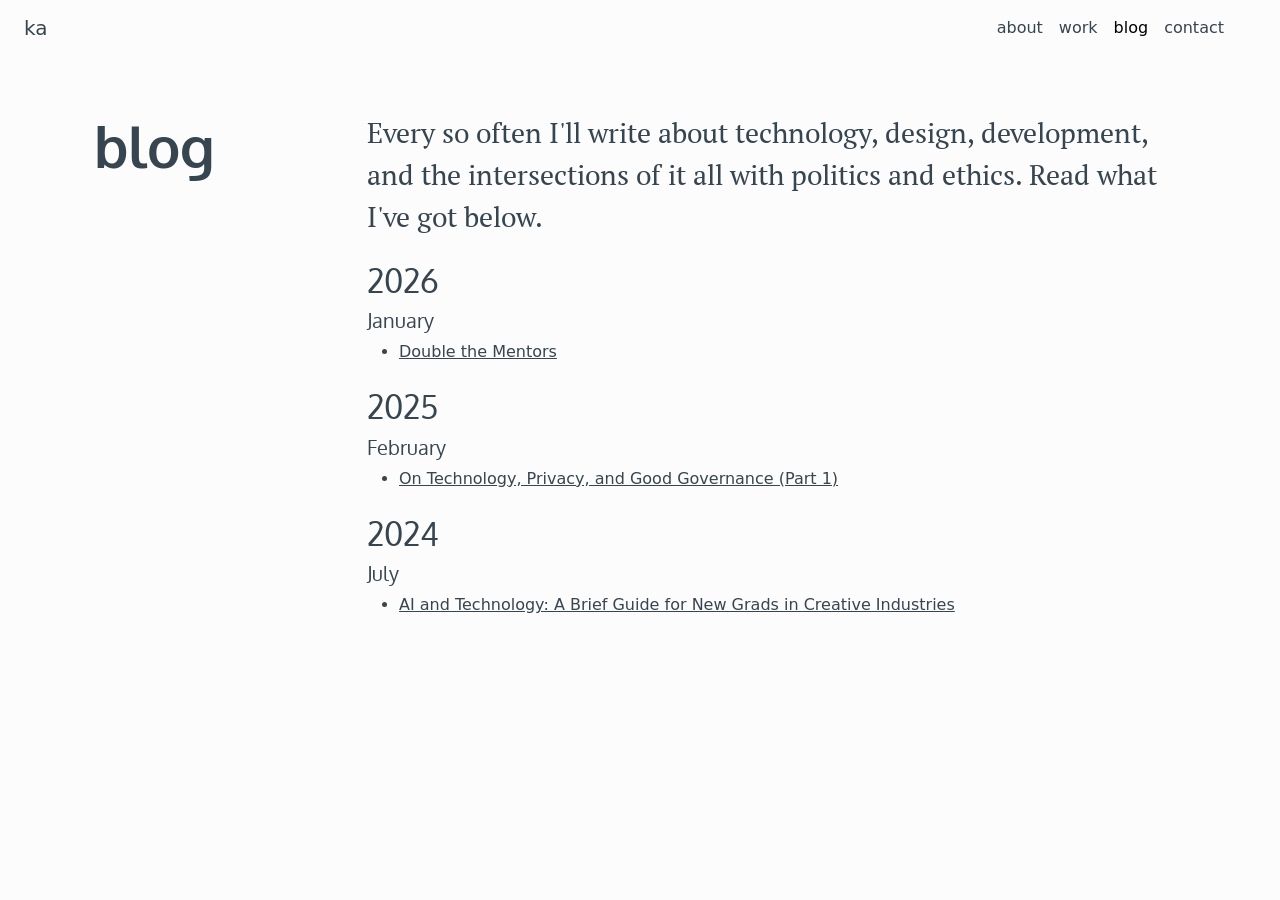
==== blog/index.html @ 5fe5e827 "Add new blog post on mentorship and ADHD" ====
<!DOCTYPE html>
<html lang="en">

<head>
	<meta charset="utf-8">
	<meta name="viewport" content="width=device-width, initial-scale=1.0"><!-- Bootstrap 5.0 -->
	<link crossorigin="anonymous" href="https://cdn.jsdelivr.net/npm/bootstrap@5.0.2/dist/css/bootstrap.min.css"
		integrity="sha384-EVSTQN3/azprG1Anm3QDgpJLIm9Nao0Yz1ztcQTwFspd3yD65VohhpuuCOmLASjC" rel="stylesheet" />
	<!-- Custom CSS -->
	<link href="/css/style.css" rel="stylesheet" />
	<title>Kobe Amoh</title>
</head>

<body>
	<!-- Navigation -->
	<nav class="navbar navbar-expand-md navbar-light mb-4 px-4 pe-md-5">
		<a class="navbar-brand" id="homeicon"  href="/">ka</a>
		<button class="navbar-toggler" type="button" data-bs-toggle="collapse" data-bs-target="#navbarCollapse"
			aria-controls="navbarCollapse" aria-expanded="false" aria-label="Toggle navigation">
			<span class="navbar-toggler-icon"></span>
		</button>
		<div class="collapse navbar-collapse justify-content-end" id="navbarCollapse">
			<ul class="navbar-nav mr-auto">
				<li class="nav-item">
					<a class="nav-link" href="/about.html">about</a>
				</li>
				<li class="nav-item">
					<a class="nav-link" href="/work.html">work</a>
				</li>
				<li class="nav-item">
					<a class="nav-link active" href="/blog/index.html">blog</a>
				</li>
				<li class="nav-item">
					<a class="nav-link" href="/contact.html">contact</a>
				</li>
			</ul>
		</div>
	</nav>

	<!-- Body -->
    <div class="container py-4 ps-4 pe-5">
        <div class="row mb-3 pt-2">
            <div class="col-12 col-lg-3">
                <h1 class="fw-bolder display-4">blog</h1>
            </div>
            <div class="col-12 col-lg-9">
                <p class="lead fs-3">Every so often I'll write about technology, design, development, and the intersections of it all with politics and ethics. Read what I've got below.</p>

				<section class="my-4">
                    <h2>2026</h2>
                    <h3 class="fs-5">January</h3>
                    <ul>
                        <li><a href="/blog/double-the-mentors">Double the Mentors</a></li>
                    </ul>
                </section>

                <section class="my-4">
                    <h2>2025</h2>
                    <h3 class="fs-5">February</h3>
                    <ul>
                        <li><a href="/blog/technology-privacy-good-governance">On Technology, Privacy, and Good Governance (Part 1)</a></li>
                    </ul>
                </section>

                <section>
                    <h2>2024</h2>
                    <h3 class="fs-5">July</h3>
                    <ul>
                        <li><a href="/blog/ai-technology-a-brief-guide-for-new-grads">AI and Technology: A Brief Guide for New Grads in Creative Industries</a></li>
                    </ul>
                </section>

            </div>
        </div>
    </div>
	<!-- Bootstrap JS -->
	<script src="https://cdn.jsdelivr.net/npm/bootstrap@5.0.2/dist/js/bootstrap.bundle.min.js"
		integrity="sha384-MrcW6ZMFYlzcLA8Nl+NtUVF0sA7MsXsP1UyJoMp4YLEuNSfAP+JcXn/tWtIaxVXM"
		crossorigin="anonymous"></script>
</body>

</html>
---- css/style.css ----
@import url('https://fonts.googleapis.com/css2?family=Oxygen:wght@300;400;700&family=PT+Serif:ital,wght@0,400;0,700;1,400;1,700&display=swap');

body {
    background-color: #FCFCFC;   
    color: #36454F;
}

body p {
  font-family: 'PT Serif', serif;
}

body h2,
body h3,
body h4,
body h1,
body h5 {
  font-family: 'Oxygen', sans-serif;
}

a, a:link {
    color: #36454F;
}

a:visited {
    color: #2E0219;
}

a:hover {
    background-color: #F6EEEE;
    padding-left: 2px;
    padding-right: 2px;
    border-radius: 10px;
}

a:active {
    color: #C2B6CE;
}


/* blog styles */
.bg-takeaways {
    background-color: rgba(193, 188, 172, 0.24);
    padding: 1.5rem !important;
}

h2.blog-heading {
    margin-bottom: .5rem !important;
    margin-top: 2.5rem !important;
}

nav a {
    color: #36454f;
}

@media (min-width: 992px) {
    .sticky-metadata {
        position: sticky;
        top: 1rem;
        align-self: start;
    }
}

.outcome-frame {
    background-color: #f0f2f5; /* light gray-blue to separate from #FCFCFC */
    border: 1px solid #dee2e6; /* Bootstrap’s light gray */
  }

  .hero-frame {
    background-color: #36454F; /* your brand color */
    padding: 2rem;
    border-radius: 0.5rem;
  }
  
  .hero-frame img {
    background-color: white;
    padding: 0.5rem;
    border-radius: 0.25rem;
    box-shadow: 0 0.5rem 1rem rgba(0, 0, 0, 0.1);
  }
  
  .hero-frame figcaption {
    color: #eaeaea;
    font-size: 0.875rem;
    margin-top: 0.5rem;
  }

  
  .project-ali {
    background-color: #f2cd0059;
  }

  .project-certificates {
    background-color: #275d38ed;
  }
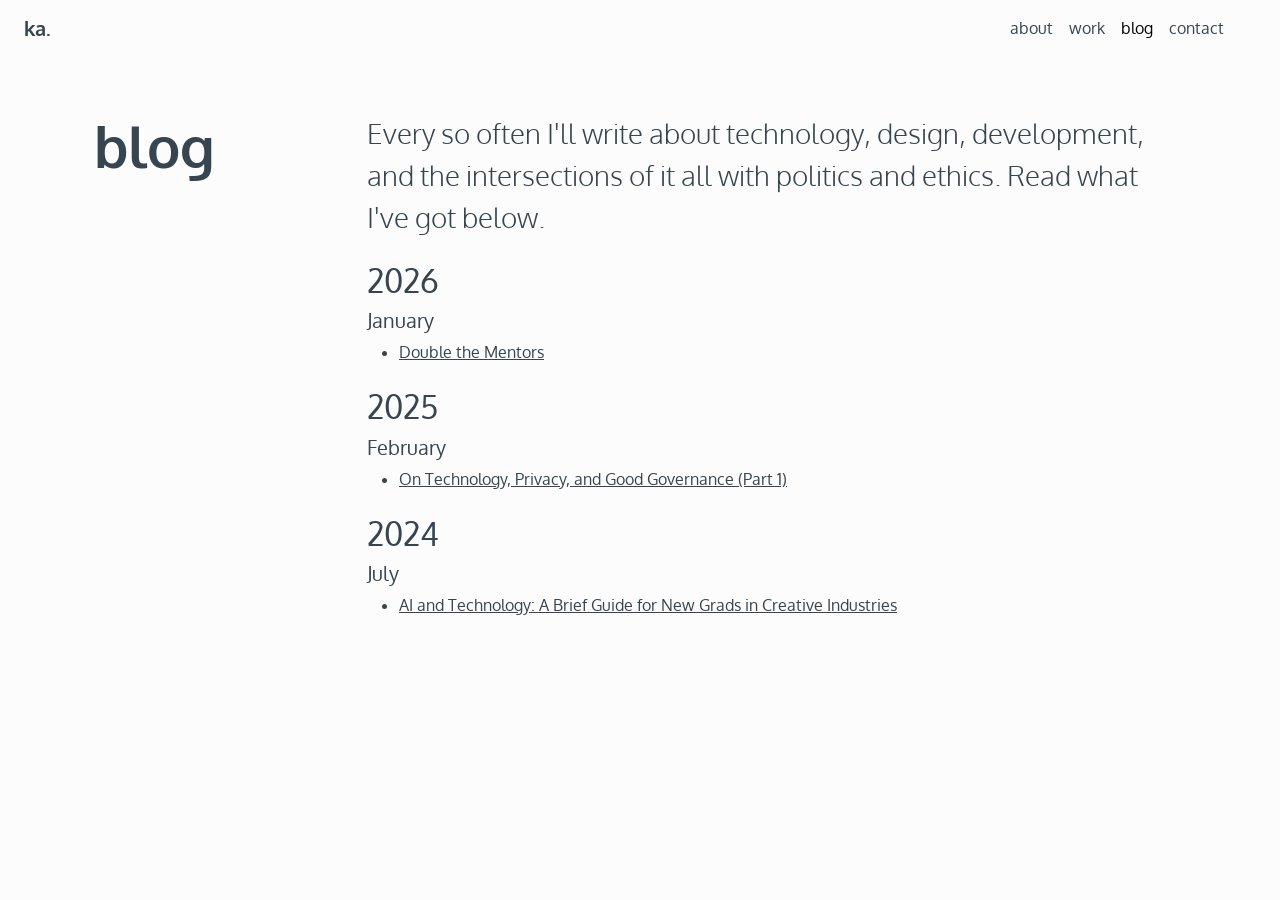
==== commit a53eccce: "Fix navbar brand consistency across blog pages, untrack todo.md" ====
--- a/blog/index.html
+++ b/blog/index.html
@@ -14,7 +14,7 @@
 <body>
 	<!-- Navigation -->
 	<nav class="navbar navbar-expand-md navbar-light mb-4 px-4 pe-md-5">
-		<a class="navbar-brand" id="homeicon"  href="/">ka</a>
+		<a class="navbar-brand" id="homeicon" href="/"><strong>ka.</strong></a>
 		<button class="navbar-toggler" type="button" data-bs-toggle="collapse" data-bs-target="#navbarCollapse"
 			aria-controls="navbarCollapse" aria-expanded="false" aria-label="Toggle navigation">
 			<span class="navbar-toggler-icon"></span>
--- a/css/style.css
+++ b/css/style.css
@@ -1,20 +1,13 @@
-@import url('https://fonts.googleapis.com/css2?family=Oxygen:wght@300;400;700&family=PT+Serif:ital,wght@0,400;0,700;1,400;1,700&display=swap');
+@import url('https://fonts.googleapis.com/css2?family=Oxygen:wght@300;400;700&display=swap');
 
 body {
-    background-color: #FCFCFC;   
+    background-color: #FCFCFC;
     color: #36454F;
+    font-family: 'Oxygen', sans-serif;
 }
 
-body p {
-  font-family: 'PT Serif', serif;
-}
-
-body h2,
-body h3,
-body h4,
-body h1,
-body h5 {
-  font-family: 'Oxygen', sans-serif;
+h2#recent-work {
+  color: #cea65a;
 }
 
 a, a:link {
@@ -91,4 +84,4 @@
 
   .project-certificates {
     background-color: #275d38ed;
-  }
+  }
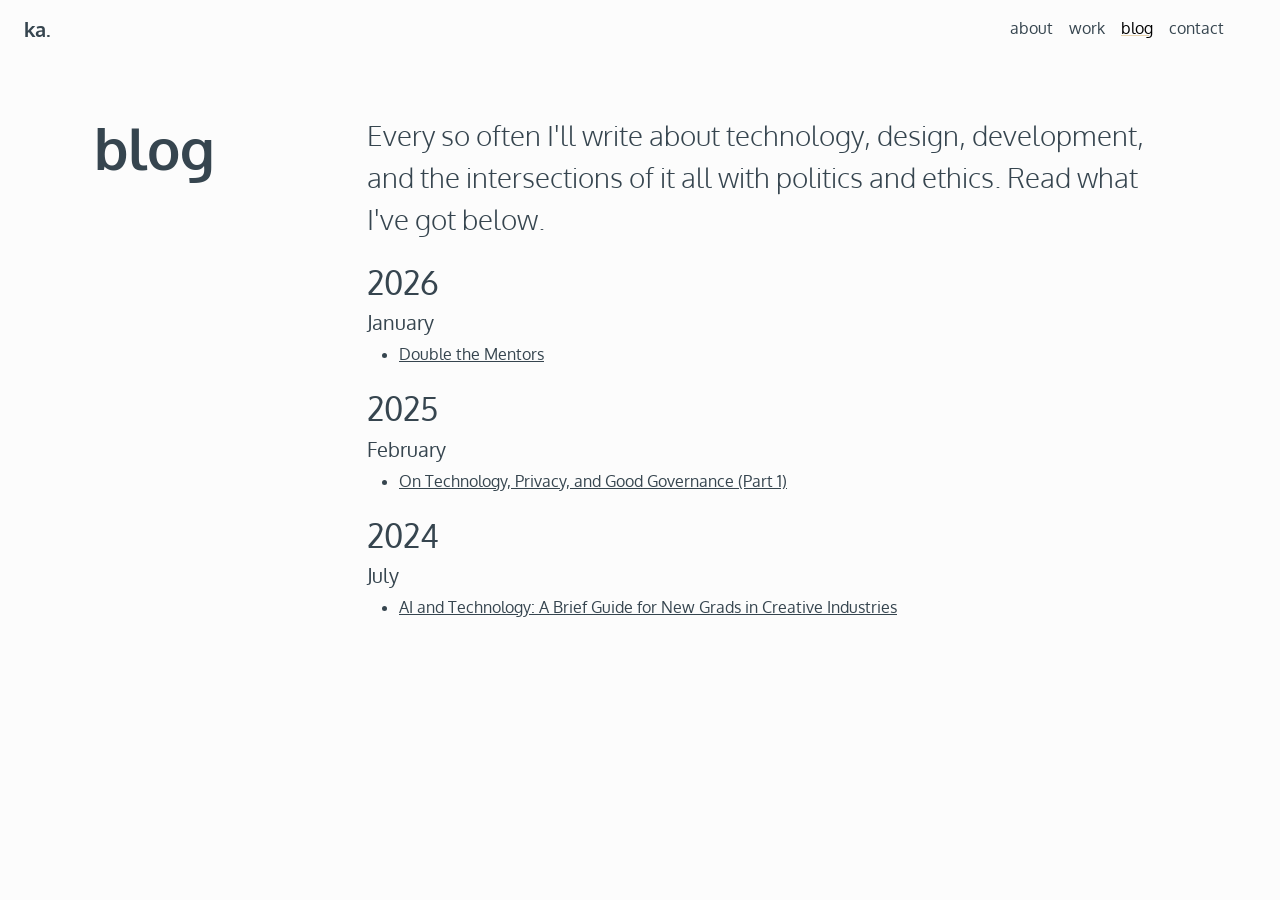
==== commit 1c937178: "Format blog pages with Prettier" ====
--- a/blog/index.html
+++ b/blog/index.html
@@ -3,12 +3,26 @@
 
 <head>
 	<meta charset="utf-8">
+	<!-- Google tag (gtag.js) -->
+	<script async src="https://www.googletagmanager.com/gtag/js?id=G-5Z651HP9GJ"></script>
+	<script>
+		window.dataLayer = window.dataLayer || [];
+		function gtag() { dataLayer.push(arguments); }
+		gtag('js', new Date());
+
+		gtag('config', 'G-5Z651HP9GJ');
+	</script>
 	<meta name="viewport" content="width=device-width, initial-scale=1.0"><!-- Bootstrap 5.0 -->
 	<link crossorigin="anonymous" href="https://cdn.jsdelivr.net/npm/bootstrap@5.0.2/dist/css/bootstrap.min.css"
 		integrity="sha384-EVSTQN3/azprG1Anm3QDgpJLIm9Nao0Yz1ztcQTwFspd3yD65VohhpuuCOmLASjC" rel="stylesheet" />
 	<!-- Custom CSS -->
 	<link href="/css/style.css" rel="stylesheet" />
-	<title>Kobe Amoh</title>
+	<!-- Favicons -->
+	<link rel="icon" type="image/png" sizes="32x32" href="/img/favicon/favicon-32x32.png">
+	<link rel="icon" type="image/png" sizes="16x16" href="/img/favicon/favicon-16x16.png">
+	<link rel="apple-touch-icon" sizes="180x180" href="/img/favicon/apple-touch-icon.png">
+	<link rel="manifest" href="/site.webmanifest">
+	<title>Blog | Kobe Amoh | frontend developer and ux/ui designer</title>
 </head>
 
 <body>
@@ -22,57 +36,60 @@
 		<div class="collapse navbar-collapse justify-content-end" id="navbarCollapse">
 			<ul class="navbar-nav mr-auto">
 				<li class="nav-item">
-					<a class="nav-link" href="/about.html">about</a>
+					<a class="nav-link" href="/about">about</a>
 				</li>
 				<li class="nav-item">
-					<a class="nav-link" href="/work.html">work</a>
+					<a class="nav-link" href="/work">work</a>
 				</li>
 				<li class="nav-item">
-					<a class="nav-link active" href="/blog/index.html">blog</a>
+					<a class="nav-link active" href="/blog">blog</a>
 				</li>
 				<li class="nav-item">
-					<a class="nav-link" href="/contact.html">contact</a>
+					<a class="nav-link" href="/contact">contact</a>
 				</li>
 			</ul>
 		</div>
 	</nav>
 
 	<!-- Body -->
-    <div class="container py-4 ps-4 pe-5">
-        <div class="row mb-3 pt-2">
-            <div class="col-12 col-lg-3">
-                <h1 class="fw-bolder display-4">blog</h1>
-            </div>
-            <div class="col-12 col-lg-9">
-                <p class="lead fs-3">Every so often I'll write about technology, design, development, and the intersections of it all with politics and ethics. Read what I've got below.</p>
+	<div class="container py-4 ps-4 pe-5">
+		<div class="row mb-3 pt-2">
+			<div class="col-12 col-lg-3">
+				<h1 class="fw-bolder display-4">blog</h1>
+			</div>
+			<div class="col-12 col-lg-9">
+				<p class="lead fs-3">Every so often I'll write about technology, design, development, and the
+					intersections of it all with politics and ethics. Read what I've got below.</p>
 
 				<section class="my-4">
-                    <h2>2026</h2>
-                    <h3 class="fs-5">January</h3>
-                    <ul>
-                        <li><a href="/blog/double-the-mentors">Double the Mentors</a></li>
-                    </ul>
-                </section>
+					<h2>2026</h2>
+					<h3 class="fs-5">January</h3>
+					<ul>
+						<li><a href="/blog/double-the-mentors">Double the Mentors</a></li>
+					</ul>
+				</section>
 
-                <section class="my-4">
-                    <h2>2025</h2>
-                    <h3 class="fs-5">February</h3>
-                    <ul>
-                        <li><a href="/blog/technology-privacy-good-governance">On Technology, Privacy, and Good Governance (Part 1)</a></li>
-                    </ul>
-                </section>
+				<section class="my-4">
+					<h2>2025</h2>
+					<h3 class="fs-5">February</h3>
+					<ul>
+						<li><a href="/blog/technology-privacy-good-governance">On Technology, Privacy, and Good
+								Governance (Part 1)</a></li>
+					</ul>
+				</section>
 
-                <section>
-                    <h2>2024</h2>
-                    <h3 class="fs-5">July</h3>
-                    <ul>
-                        <li><a href="/blog/ai-technology-a-brief-guide-for-new-grads">AI and Technology: A Brief Guide for New Grads in Creative Industries</a></li>
-                    </ul>
-                </section>
+				<section>
+					<h2>2024</h2>
+					<h3 class="fs-5">July</h3>
+					<ul>
+						<li><a href="/blog/ai-technology-a-brief-guide-for-new-grads">AI and Technology: A Brief Guide
+								for New Grads in Creative Industries</a></li>
+					</ul>
+				</section>
 
-            </div>
-        </div>
-    </div>
+			</div>
+		</div>
+	</div>
 	<!-- Bootstrap JS -->
 	<script src="https://cdn.jsdelivr.net/npm/bootstrap@5.0.2/dist/js/bootstrap.bundle.min.js"
 		integrity="sha384-MrcW6ZMFYlzcLA8Nl+NtUVF0sA7MsXsP1UyJoMp4YLEuNSfAP+JcXn/tWtIaxVXM"
--- a/css/style.css
+++ b/css/style.css
@@ -10,6 +10,18 @@
   color: #cea65a;
 }
 
+/* TODO: refactor CSS link styles to link-visited-hover-active order */
+/* TODO: switch to design tokens + variables for easier maintenance/reference */
+/* TODO: style links better (both in-page and nav) */
+
+/* new stylized highlight SVG brush effect for links (homepage for now as test) */
+a.stylized-link {
+    background: url(https://s2.svgbox.net/pen-brushes.svg?ic=brush-8&color=E8D4B0);
+    font-weight: 600;
+    text-decoration-color: #E8D4B0;
+    text-decoration: none;
+}
+
 a, a:link {
     color: #36454F;
 }
@@ -19,10 +31,9 @@
 }
 
 a:hover {
-    background-color: #F6EEEE;
-    padding-left: 2px;
-    padding-right: 2px;
+    /* background-color: #F6EEEE; */ /* TODO: remove */
     border-radius: 10px;
+    text-decoration-color: #E8D4B0;
 }
 
 a:active {
@@ -41,8 +52,21 @@
     margin-top: 2.5rem !important;
 }
 
-nav a {
+/* Nav Styles */
+.nav-link {
     color: #36454f;
+}
+
+.nav-link:hover {
+    text-decoration: underline;
+    text-decoration-color: #E8D4B0;
+
+}
+
+.nav-link.active {
+    padding-bottom: 10px; /* TODO: remove/change to be effectual */
+    text-decoration: underline;
+    text-decoration-color: #E8D4B0;
 }
 
 @media (min-width: 992px) {
